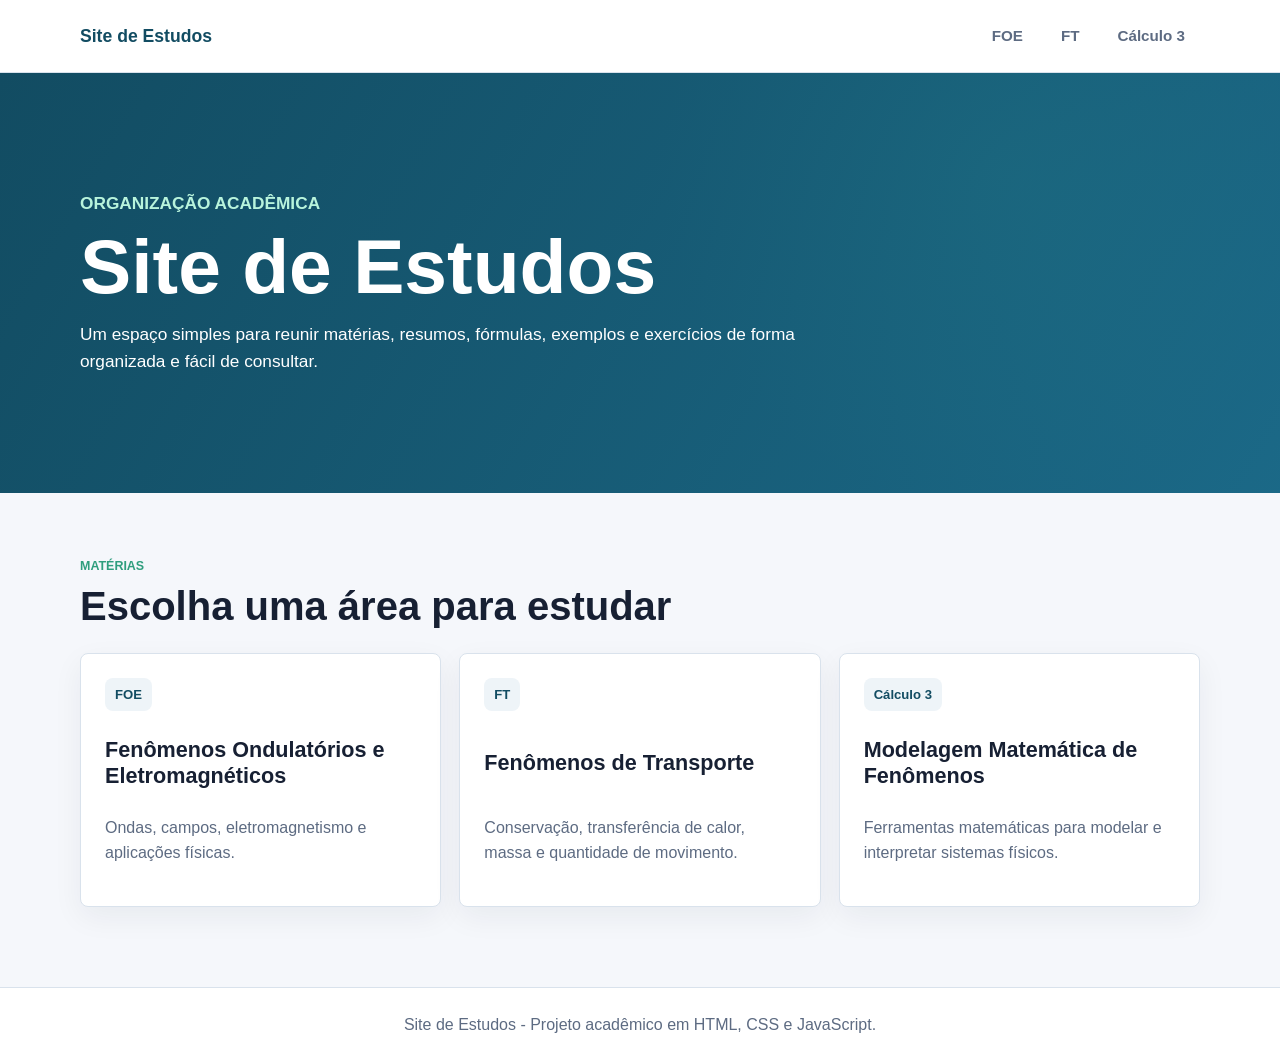
==== index.html @ 3b3da236 "Cria estrutura inicial do Site de Estudos" ====
<!DOCTYPE html>
<html lang="pt-BR">
<head>
  <meta charset="UTF-8">
  <meta name="viewport" content="width=device-width, initial-scale=1.0">
  <title>Site de Estudos</title>
  <link rel="stylesheet" href="assets/css/style.css">
</head>
<body>
  <header class="site-header">
    <nav class="navbar" aria-label="Navegação principal">
      <a class="brand" href="index.html">Site de Estudos</a>
      <div class="nav-links">
        <a href="materias/foe.html">FOE</a>
        <a href="materias/ft.html">FT</a>
        <a href="materias/calculo3.html">Cálculo 3</a>
      </div>
    </nav>
  </header>

  <main>
    <section class="hero">
      <div class="hero-content">
        <p class="eyebrow">Organização acadêmica</p>
        <h1>Site de Estudos</h1>
        <p>
          Um espaço simples para reunir matérias, resumos, fórmulas, exemplos e exercícios
          de forma organizada e fácil de consultar.
        </p>
      </div>
    </section>

    <section class="section subjects-section" aria-labelledby="materias-title">
      <div class="section-heading">
        <p class="eyebrow">Matérias</p>
        <h2 id="materias-title">Escolha uma área para estudar</h2>
      </div>

      <div class="cards-grid">
        <a class="subject-card" href="materias/foe.html">
          <span class="card-code">FOE</span>
          <h3>Fenômenos Ondulatórios e Eletromagnéticos</h3>
          <p>Ondas, campos, eletromagnetismo e aplicações físicas.</p>
        </a>

        <a class="subject-card" href="materias/ft.html">
          <span class="card-code">FT</span>
          <h3>Fenômenos de Transporte</h3>
          <p>Conservação, transferência de calor, massa e quantidade de movimento.</p>
        </a>

        <a class="subject-card" href="materias/calculo3.html">
          <span class="card-code">Cálculo 3</span>
          <h3>Modelagem Matemática de Fenômenos</h3>
          <p>Ferramentas matemáticas para modelar e interpretar sistemas físicos.</p>
        </a>
      </div>
    </section>
  </main>

  <button class="back-to-top" type="button" aria-label="Voltar ao topo">↑</button>

  <footer class="site-footer">
    <p>Site de Estudos - Projeto acadêmico em HTML, CSS e JavaScript.</p>
  </footer>

  <script src="assets/js/main.js"></script>
</body>
</html>
---- assets/css/style.css ----
:root {
  --bg: #f5f7fb;
  --surface: #ffffff;
  --surface-soft: #eef4f8;
  --text: #172033;
  --muted: #5d6b82;
  --primary: #1d6f8f;
  --primary-dark: #124c62;
  --accent: #2f9e7e;
  --border: #d9e2ec;
  --shadow: 0 18px 45px rgba(23, 32, 51, 0.12);
}

* {
  box-sizing: border-box;
}

html {
  scroll-behavior: smooth;
}

body {
  margin: 0;
  min-height: 100vh;
  background: var(--bg);
  color: var(--text);
  font-family: Arial, Helvetica, sans-serif;
  line-height: 1.6;
}

a {
  color: inherit;
  text-decoration: none;
}

.site-header {
  position: sticky;
  top: 0;
  z-index: 10;
  background: rgba(255, 255, 255, 0.92);
  border-bottom: 1px solid var(--border);
  backdrop-filter: blur(14px);
}

.navbar {
  width: min(1120px, calc(100% - 32px));
  margin: 0 auto;
  min-height: 72px;
  display: flex;
  align-items: center;
  justify-content: space-between;
  gap: 24px;
}

.brand {
  font-size: 1.1rem;
  font-weight: 800;
  color: var(--primary-dark);
}

.nav-links {
  display: flex;
  align-items: center;
  gap: 8px;
  flex-wrap: wrap;
}

.nav-links a,
.nav-button {
  display: inline-flex;
  align-items: center;
  justify-content: center;
  min-height: 40px;
  padding: 8px 14px;
  border: 1px solid transparent;
  border-radius: 8px;
  color: var(--muted);
  font-size: 0.95rem;
  font-weight: 700;
  transition: color 180ms ease, background 180ms ease, border-color 180ms ease, transform 180ms ease;
}

.nav-links a:hover,
.nav-links a[aria-current="page"],
.nav-button:hover {
  background: var(--surface-soft);
  border-color: var(--border);
  color: var(--primary-dark);
  transform: translateY(-1px);
}

.hero {
  min-height: 420px;
  display: grid;
  align-items: center;
  background:
    linear-gradient(120deg, rgba(18, 76, 98, 0.92), rgba(29, 111, 143, 0.82)),
    radial-gradient(circle at 78% 24%, rgba(47, 158, 126, 0.48), transparent 32%),
    #124c62;
  color: #ffffff;
}

.hero-content,
.section,
.page-title,
.content-layout {
  width: min(1120px, calc(100% - 32px));
  margin: 0 auto;
}

.hero-content {
  padding: 72px 0;
}

.hero h1,
.page-title h1 {
  max-width: 820px;
  margin: 10px 0 16px;
  font-size: clamp(2.4rem, 6vw, 5rem);
  line-height: 1;
}

.hero p,
.page-title p {
  max-width: 720px;
  margin: 0;
  font-size: 1.08rem;
}

.eyebrow {
  margin: 0;
  color: var(--accent);
  font-size: 0.78rem;
  font-weight: 800;
  letter-spacing: 0;
  text-transform: uppercase;
}

.hero .eyebrow {
  color: #b8f4dc;
}

.subjects-section {
  padding: 64px 0 80px;
}

.section-heading {
  margin-bottom: 24px;
}

.section-heading h2 {
  margin: 6px 0 0;
  font-size: clamp(1.7rem, 4vw, 2.5rem);
  line-height: 1.15;
}

.cards-grid {
  display: grid;
  grid-template-columns: repeat(3, minmax(0, 1fr));
  gap: 18px;
}

.subject-card,
.study-section {
  background: var(--surface);
  border: 1px solid var(--border);
  border-radius: 8px;
  box-shadow: 0 10px 30px rgba(23, 32, 51, 0.06);
}

.subject-card {
  min-height: 230px;
  display: flex;
  flex-direction: column;
  justify-content: space-between;
  padding: 24px;
  transition: border-color 180ms ease, box-shadow 180ms ease, transform 180ms ease;
}

.subject-card:hover,
.subject-card.is-active {
  border-color: rgba(29, 111, 143, 0.45);
  box-shadow: var(--shadow);
  transform: translateY(-5px);
}

.card-code {
  width: fit-content;
  padding: 6px 10px;
  border-radius: 8px;
  background: var(--surface-soft);
  color: var(--primary-dark);
  font-size: 0.82rem;
  font-weight: 800;
}

.subject-card h3 {
  margin: 26px 0 10px;
  font-size: 1.35rem;
  line-height: 1.2;
}

.subject-card p,
.study-section p,
.study-section li {
  color: var(--muted);
}

.page-title {
  padding: 54px 0 34px;
}

.page-title .nav-button {
  margin-bottom: 28px;
  background: var(--surface);
  border-color: var(--border);
}

.content-layout {
  display: grid;
  grid-template-columns: repeat(2, minmax(0, 1fr));
  gap: 18px;
  padding-bottom: 72px;
}

.study-section {
  padding: 24px;
}

.study-section h2 {
  margin: 0 0 12px;
  color: var(--primary-dark);
  font-size: 1.25rem;
}

.study-section p {
  margin: 0;
}

.study-section ul {
  margin: 0;
  padding-left: 20px;
}

.back-to-top {
  position: fixed;
  right: 20px;
  bottom: 20px;
  width: 44px;
  height: 44px;
  border: 0;
  border-radius: 8px;
  background: var(--primary);
  color: #ffffff;
  cursor: pointer;
  font-size: 1.2rem;
  font-weight: 800;
  opacity: 0;
  pointer-events: none;
  transform: translateY(10px);
  transition: opacity 180ms ease, transform 180ms ease, background 180ms ease;
}

.back-to-top.is-visible {
  opacity: 1;
  pointer-events: auto;
  transform: translateY(0);
}

.back-to-top:hover {
  background: var(--primary-dark);
}

.site-footer {
  border-top: 1px solid var(--border);
  background: #ffffff;
  color: var(--muted);
  text-align: center;
  padding: 24px 16px;
}

.site-footer p {
  margin: 0;
}

@media (max-width: 820px) {
  .navbar {
    align-items: flex-start;
    flex-direction: column;
    justify-content: center;
    padding: 16px 0;
  }

  .cards-grid,
  .content-layout {
    grid-template-columns: 1fr;
  }

  .hero {
    min-height: 360px;
  }
}

@media (max-width: 520px) {
  .nav-links {
    width: 100%;
  }

  .nav-links a {
    flex: 1 1 auto;
  }

  .subject-card {
    min-height: 210px;
  }
}
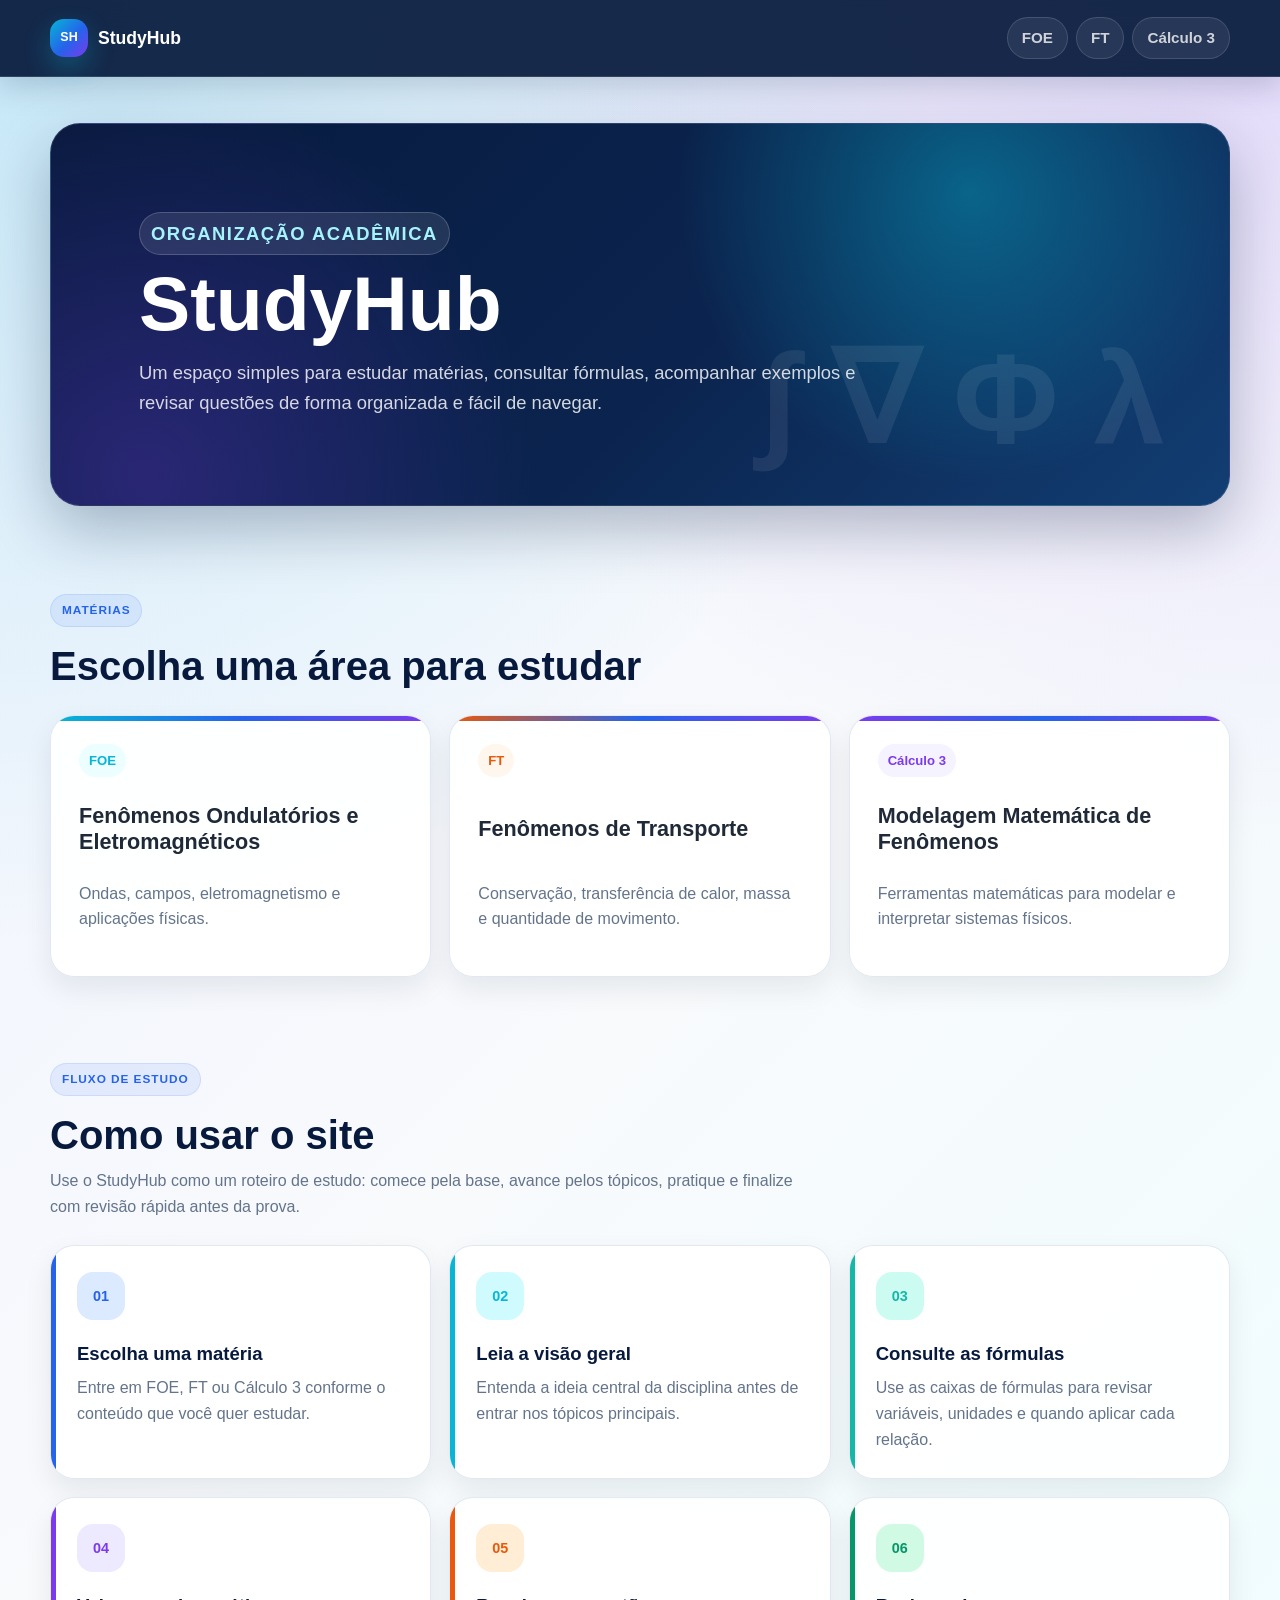
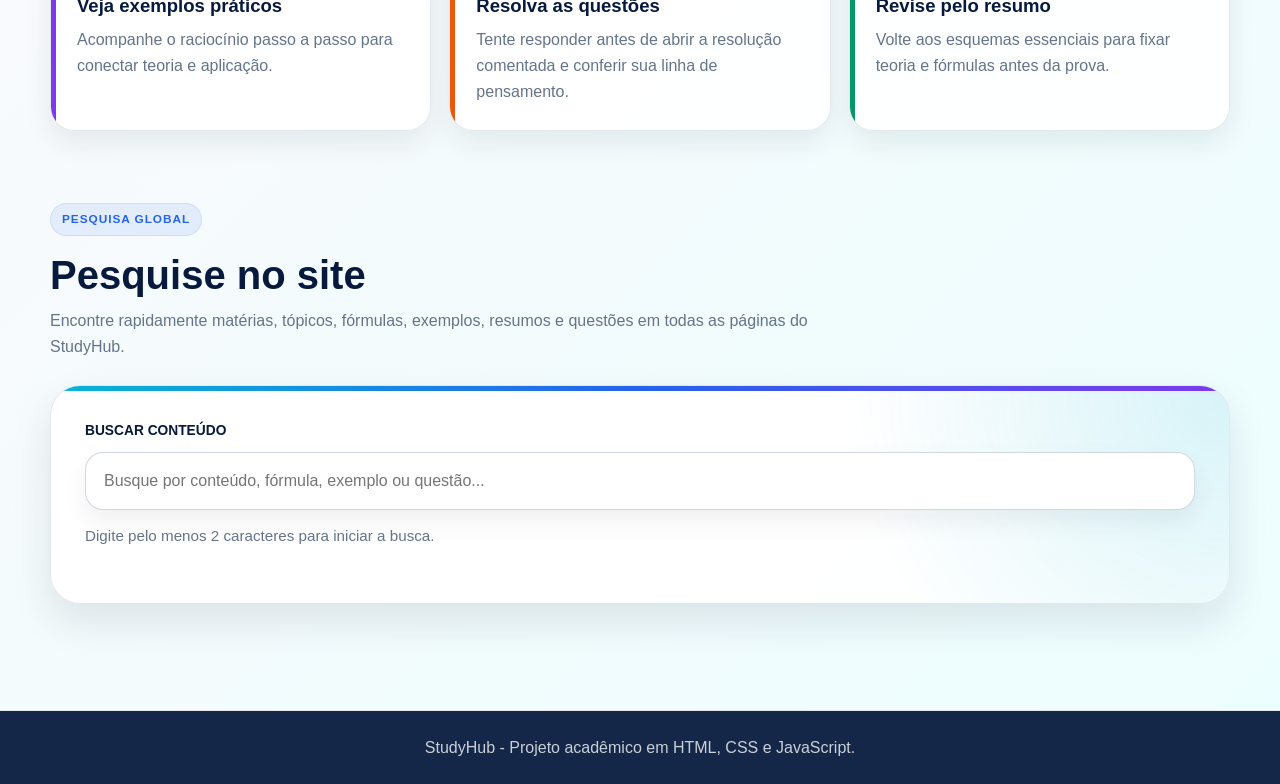
==== commit 6d436c89: "Criação do Resumo Facil" ====
--- a/index.html
+++ b/index.html
@@ -3,13 +3,13 @@
 <head>
   <meta charset="UTF-8">
   <meta name="viewport" content="width=device-width, initial-scale=1.0">
-  <title>Site de Estudos</title>
+  <title>StudyHub</title>
   <link rel="stylesheet" href="assets/css/style.css">
 </head>
 <body>
   <header class="site-header">
     <nav class="navbar" aria-label="Navegação principal">
-      <a class="brand" href="index.html">Site de Estudos</a>
+      <a class="brand" href="index.html">StudyHub</a>
       <div class="nav-links">
         <a href="materias/foe.html">FOE</a>
         <a href="materias/ft.html">FT</a>
@@ -22,10 +22,10 @@
     <section class="hero">
       <div class="hero-content">
         <p class="eyebrow">Organização acadêmica</p>
-        <h1>Site de Estudos</h1>
+        <h1>StudyHub</h1>
         <p>
-          Um espaço simples para reunir matérias, resumos, fórmulas, exemplos e exercícios
-          de forma organizada e fácil de consultar.
+          Um espaço simples para estudar matérias, consultar fórmulas, acompanhar exemplos
+          e revisar questões de forma organizada e fácil de navegar.
         </p>
       </div>
     </section>
@@ -56,12 +56,86 @@
         </a>
       </div>
     </section>
+
+    <section class="section how-section" id="como-usar" aria-labelledby="como-usar-title">
+      <div class="section-heading">
+        <p class="eyebrow">Fluxo de estudo</p>
+        <h2 id="como-usar-title">Como usar o site</h2>
+        <p>
+          Use o StudyHub como um roteiro de estudo: comece pela base, avance pelos tópicos,
+          pratique e finalize com revisão rápida antes da prova.
+        </p>
+      </div>
+
+      <div class="steps-grid">
+        <article class="step-card">
+          <span class="step-number">01</span>
+          <h3>Escolha uma matéria</h3>
+          <p>Entre em FOE, FT ou Cálculo 3 conforme o conteúdo que você quer estudar.</p>
+        </article>
+
+        <article class="step-card">
+          <span class="step-number">02</span>
+          <h3>Leia a visão geral</h3>
+          <p>Entenda a ideia central da disciplina antes de entrar nos tópicos principais.</p>
+        </article>
+
+        <article class="step-card">
+          <span class="step-number">03</span>
+          <h3>Consulte as fórmulas</h3>
+          <p>Use as caixas de fórmulas para revisar variáveis, unidades e quando aplicar cada relação.</p>
+        </article>
+
+        <article class="step-card">
+          <span class="step-number">04</span>
+          <h3>Veja exemplos práticos</h3>
+          <p>Acompanhe o raciocínio passo a passo para conectar teoria e aplicação.</p>
+        </article>
+
+        <article class="step-card">
+          <span class="step-number">05</span>
+          <h3>Resolva as questões</h3>
+          <p>Tente responder antes de abrir a resolução comentada e conferir sua linha de pensamento.</p>
+        </article>
+
+        <article class="step-card">
+          <span class="step-number">06</span>
+          <h3>Revise pelo resumo</h3>
+          <p>Volte aos esquemas essenciais para fixar teoria e fórmulas antes da prova.</p>
+        </article>
+      </div>
+    </section>
+
+    <section class="section search-section" id="pesquisa" aria-labelledby="search-title">
+      <div class="section-heading">
+        <p class="eyebrow">Pesquisa global</p>
+        <h2 id="search-title">Pesquise no site</h2>
+        <p>
+          Encontre rapidamente matérias, tópicos, fórmulas, exemplos, resumos e questões
+          em todas as páginas do StudyHub.
+        </p>
+      </div>
+
+      <div class="search-panel" data-site-search>
+        <label class="search-label" for="global-search">Buscar conteúdo</label>
+        <input
+          class="search-input"
+          id="global-search"
+          type="search"
+          placeholder="Busque por conteúdo, fórmula, exemplo ou questão..."
+          autocomplete="off"
+          data-search-input
+        >
+        <p class="search-status" data-search-status>Digite pelo menos 2 caracteres para iniciar a busca.</p>
+        <div class="search-results" data-search-results aria-live="polite"></div>
+      </div>
+    </section>
   </main>
 
   <button class="back-to-top" type="button" aria-label="Voltar ao topo">↑</button>
 
   <footer class="site-footer">
-    <p>Site de Estudos - Projeto acadêmico em HTML, CSS e JavaScript.</p>
+    <p>StudyHub - Projeto acadêmico em HTML, CSS e JavaScript.</p>
   </footer>
 
   <script src="assets/js/main.js"></script>
--- a/assets/css/style.css
+++ b/assets/css/style.css
@@ -283,6 +283,776 @@
   margin: 0;
 }
 
+.study-page {
+  padding-bottom: 24px;
+}
+
+.study-block {
+  width: min(1120px, calc(100% - 32px));
+  margin: 0 auto;
+  padding: 36px 0;
+  scroll-margin-top: 112px;
+}
+
+.jump-nav {
+  position: sticky;
+  top: 73px;
+  z-index: 8;
+  width: min(1120px, calc(100% - 32px));
+  margin: 0 auto 20px;
+  padding: 10px;
+  display: flex;
+  gap: 8px;
+  overflow-x: auto;
+  background: rgba(245, 247, 251, 0.9);
+  border: 1px solid var(--border);
+  border-radius: 8px;
+  backdrop-filter: blur(12px);
+}
+
+.jump-nav a {
+  flex: 0 0 auto;
+  padding: 8px 12px;
+  border-radius: 8px;
+  color: var(--primary-dark);
+  font-size: 0.9rem;
+  font-weight: 800;
+  transition: background 180ms ease, color 180ms ease;
+}
+
+.jump-nav a:hover {
+  background: var(--surface);
+  color: var(--primary);
+}
+
+.lead-panel {
+  padding: 28px;
+  background: var(--surface);
+  border: 1px solid var(--border);
+  border-left: 5px solid var(--accent);
+  border-radius: 8px;
+  box-shadow: 0 10px 30px rgba(23, 32, 51, 0.06);
+}
+
+.lead-panel p {
+  margin: 0;
+  color: var(--muted);
+  font-size: 1.04rem;
+}
+
+.lead-panel p + p {
+  margin-top: 14px;
+}
+
+.concept-grid,
+.visual-grid,
+.example-grid {
+  display: grid;
+  grid-template-columns: repeat(3, minmax(0, 1fr));
+  gap: 18px;
+  margin-top: 18px;
+}
+
+.topic-list,
+.formula-grid,
+.answer-key {
+  display: grid;
+  grid-template-columns: repeat(2, minmax(0, 1fr));
+  gap: 18px;
+}
+
+.summary-grid {
+  display: grid;
+  grid-template-columns: repeat(4, minmax(0, 1fr));
+  gap: 14px;
+}
+
+.info-card,
+.topic-card,
+.visual-panel,
+.formula-card,
+.example-card,
+.answer-card,
+.summary-grid p {
+  background: var(--surface);
+  border: 1px solid var(--border);
+  border-radius: 8px;
+  box-shadow: 0 10px 30px rgba(23, 32, 51, 0.06);
+}
+
+.info-card,
+.topic-card,
+.visual-panel,
+.formula-card,
+.example-card,
+.answer-card {
+  padding: 22px;
+}
+
+.info-card h3,
+.topic-card h3,
+.visual-panel h3,
+.formula-card h3,
+.example-card h3,
+.answer-key h3,
+.answer-card h4 {
+  margin: 0 0 10px;
+  color: var(--primary-dark);
+  line-height: 1.25;
+}
+
+.info-card p,
+.topic-card p,
+.visual-panel p,
+.formula-card p,
+.example-card p,
+.answer-card p,
+.question-list li,
+.example-card li,
+.summary-grid p {
+  color: var(--muted);
+}
+
+.topic-card p,
+.visual-panel p,
+.formula-card p,
+.example-card p,
+.answer-card p,
+.summary-grid p {
+  margin: 0;
+}
+
+.math,
+.formula {
+  color: var(--text);
+  font-family: "Courier New", Courier, monospace;
+  font-weight: 700;
+}
+
+.formula {
+  margin: 12px 0;
+  padding: 14px;
+  overflow-x: auto;
+  background: #fff8e8;
+  border: 1px solid #f0d38a;
+  border-radius: 8px;
+  font-size: 1rem;
+  white-space: nowrap;
+}
+
+.flow-diagram {
+  display: grid;
+  grid-template-columns: 1fr auto 1fr auto 1fr;
+  align-items: center;
+  gap: 10px;
+  margin: 16px 0;
+}
+
+.flow-diagram span:not(.flow-arrow) {
+  min-height: 70px;
+  display: grid;
+  place-items: center;
+  padding: 12px;
+  background: var(--surface-soft);
+  border: 1px solid var(--border);
+  border-radius: 8px;
+  color: var(--primary-dark);
+  font-weight: 800;
+  text-align: center;
+}
+
+.flow-arrow {
+  color: var(--accent);
+  font-size: 1.5rem;
+  font-weight: 800;
+}
+
+.phase-board {
+  display: grid;
+  gap: 10px;
+  margin-top: 16px;
+}
+
+.phase-board div {
+  display: grid;
+  grid-template-columns: 48px 1fr;
+  align-items: center;
+  gap: 12px;
+  padding: 12px;
+  background: var(--surface-soft);
+  border: 1px solid var(--border);
+  border-radius: 8px;
+}
+
+.phase-board strong {
+  display: grid;
+  place-items: center;
+  width: 44px;
+  height: 44px;
+  background: var(--primary-dark);
+  border-radius: 8px;
+  color: #ffffff;
+}
+
+.phase-board span {
+  color: var(--muted);
+  font-weight: 700;
+}
+
+.resonance-sketch {
+  position: relative;
+  min-height: 180px;
+  margin: 18px 0;
+  background:
+    linear-gradient(to right, transparent 49%, rgba(47, 158, 126, 0.22) 49%, rgba(47, 158, 126, 0.22) 51%, transparent 51%),
+    linear-gradient(to top, #dbe5ee 1px, transparent 1px),
+    linear-gradient(to right, #dbe5ee 1px, transparent 1px);
+  background-size: 100% 100%, 100% 40px, 40px 100%;
+  border: 1px solid var(--border);
+  border-radius: 8px;
+  overflow: hidden;
+}
+
+.resonance-sketch::before,
+.resonance-sketch::after {
+  content: "";
+  position: absolute;
+  background: var(--primary-dark);
+}
+
+.resonance-sketch::before {
+  left: 28px;
+  bottom: 28px;
+  width: calc(100% - 52px);
+  height: 2px;
+}
+
+.resonance-sketch::after {
+  left: 28px;
+  bottom: 28px;
+  width: 2px;
+  height: calc(100% - 52px);
+}
+
+.curve {
+  position: absolute;
+  left: 20%;
+  right: 20%;
+  bottom: 30px;
+  height: 120px;
+  border-top: 5px solid var(--accent);
+  border-radius: 50% 50% 0 0;
+}
+
+.axis,
+.peak-label {
+  position: absolute;
+  color: var(--primary-dark);
+  font-weight: 800;
+}
+
+.y-axis {
+  left: 12px;
+  top: 12px;
+}
+
+.x-axis {
+  right: 14px;
+  bottom: 8px;
+}
+
+.peak-label {
+  left: calc(50% - 10px);
+  bottom: 34px;
+  padding: 2px 6px;
+  background: #ffffff;
+  border: 1px solid var(--border);
+  border-radius: 8px;
+}
+
+.example-card ol,
+.question-list {
+  margin: 14px 0 0;
+  padding-left: 22px;
+}
+
+.example-card li + li,
+.question-list li + li {
+  margin-top: 10px;
+}
+
+.result {
+  margin-top: 14px !important;
+  padding: 12px;
+  background: #eaf7f2;
+  border: 1px solid #b8dfd0;
+  border-radius: 8px;
+  color: var(--primary-dark) !important;
+  font-weight: 800;
+}
+
+.summary-grid p {
+  padding: 18px;
+}
+
+.question-list {
+  padding: 24px 24px 24px 46px;
+  background: var(--surface);
+  border: 1px solid var(--border);
+  border-radius: 8px;
+  box-shadow: 0 10px 30px rgba(23, 32, 51, 0.06);
+}
+
+.answer-key {
+  margin-top: 18px;
+}
+
+.answer-key h3 {
+  grid-column: 1 / -1;
+  margin-top: 0;
+}
+
+.learning-path {
+  display: grid;
+  grid-template-columns: repeat(5, minmax(0, 1fr));
+  gap: 12px;
+}
+
+.learning-path a {
+  min-height: 70px;
+  display: flex;
+  align-items: center;
+  padding: 14px;
+  background: var(--surface);
+  border: 1px solid var(--border);
+  border-radius: 8px;
+  color: var(--primary-dark);
+  font-weight: 800;
+  box-shadow: 0 10px 30px rgba(23, 32, 51, 0.06);
+  transition: border-color 180ms ease, box-shadow 180ms ease, transform 180ms ease;
+}
+
+.learning-path a:hover {
+  border-color: rgba(29, 111, 143, 0.45);
+  box-shadow: var(--shadow);
+  transform: translateY(-3px);
+}
+
+.lesson-topic {
+  margin-top: 22px;
+  padding: 28px;
+  background: var(--surface);
+  border: 1px solid var(--border);
+  border-radius: 8px;
+  box-shadow: 0 12px 34px rgba(23, 32, 51, 0.07);
+  scroll-margin-top: 126px;
+}
+
+.topic-header {
+  display: flex;
+  align-items: center;
+  gap: 16px;
+  padding-bottom: 18px;
+  border-bottom: 1px solid var(--border);
+}
+
+.topic-number {
+  width: 54px;
+  height: 54px;
+  display: grid;
+  place-items: center;
+  flex: 0 0 auto;
+  background: var(--primary-dark);
+  border-radius: 8px;
+  color: #ffffff;
+  font-weight: 800;
+}
+
+.topic-header h3 {
+  margin: 4px 0 0;
+  color: var(--text);
+  font-size: clamp(1.35rem, 3vw, 2rem);
+  line-height: 1.15;
+}
+
+.topic-content {
+  display: grid;
+  grid-template-columns: minmax(0, 1.35fr) minmax(280px, 0.65fr);
+  gap: 22px;
+  margin-top: 22px;
+}
+
+.topic-explanation p,
+.formula-panel li,
+.topic-example p,
+.topic-example li,
+.compare-block p,
+.exam-card li,
+.quiz-feedback p {
+  color: var(--muted);
+}
+
+.topic-explanation p {
+  margin: 0;
+  font-size: 1rem;
+}
+
+.topic-explanation p + p {
+  margin-top: 14px;
+}
+
+.formula-panel {
+  padding: 18px;
+  background: #fbfcff;
+  border: 1px solid var(--border);
+  border-radius: 8px;
+}
+
+.formula-panel h4,
+.topic-example h4,
+.compare-block h4,
+.exam-card h3,
+.formula-cheatsheet h3,
+.quiz-card h3 {
+  margin: 0 0 12px;
+  color: var(--primary-dark);
+  line-height: 1.25;
+}
+
+.formula-panel ul {
+  margin: 12px 0 0;
+  padding-left: 18px;
+}
+
+.formula-panel ul::before {
+  content: "Legenda das variáveis";
+  display: block;
+  margin: 0 0 8px -18px;
+  color: var(--primary-dark);
+  font-size: 0.82rem;
+  font-weight: 800;
+  text-transform: uppercase;
+}
+
+.formula-panel li + li {
+  margin-top: 6px;
+}
+
+.topic-example {
+  margin-top: 22px;
+  padding: 20px;
+  background: #eef8f5;
+  border: 1px solid #bee4d6;
+  border-radius: 8px;
+}
+
+.topic-example ol {
+  margin: 12px 0 0;
+  padding-left: 22px;
+}
+
+.topic-example li + li {
+  margin-top: 8px;
+}
+
+.concept-strip {
+  display: grid;
+  grid-template-columns: 1fr auto 1fr auto 1fr;
+  align-items: center;
+  gap: 10px;
+  margin-top: 22px;
+  padding: 14px;
+  background: #f8fafc;
+  border: 1px solid var(--border);
+  border-radius: 8px;
+}
+
+.concept-strip span:not(.flow-arrow) {
+  min-height: 58px;
+  display: grid;
+  place-items: center;
+  padding: 10px;
+  background: var(--surface);
+  border: 1px solid var(--border);
+  border-radius: 8px;
+  color: var(--primary-dark);
+  font-weight: 800;
+  text-align: center;
+}
+
+.compare-block {
+  display: grid;
+  grid-template-columns: repeat(3, minmax(0, 1fr));
+  gap: 14px;
+  margin-top: 22px;
+}
+
+.compare-block div {
+  padding: 18px;
+  background: #f8fafc;
+  border: 1px solid var(--border);
+  border-radius: 8px;
+}
+
+.phase-board.expanded {
+  grid-template-columns: repeat(3, minmax(0, 1fr));
+}
+
+.inline-visual {
+  margin-top: 22px;
+}
+
+.inline-visual h4 {
+  margin: 0 0 12px;
+  color: var(--primary-dark);
+}
+
+.exam-grid {
+  display: grid;
+  grid-template-columns: minmax(0, 1fr) minmax(0, 1fr);
+  gap: 18px;
+}
+
+.exam-card,
+.formula-cheatsheet article,
+.quiz-card {
+  background: var(--surface);
+  border: 1px solid var(--border);
+  border-radius: 8px;
+  box-shadow: 0 10px 30px rgba(23, 32, 51, 0.06);
+}
+
+.exam-card {
+  padding: 24px;
+}
+
+.exam-card ul {
+  margin: 0;
+  padding-left: 20px;
+}
+
+.exam-card li + li {
+  margin-top: 10px;
+}
+
+.decision-flow {
+  display: grid;
+  grid-template-columns: 1fr;
+  gap: 8px;
+}
+
+.decision-flow span {
+  padding: 10px 12px;
+  background: var(--surface-soft);
+  border: 1px solid var(--border);
+  border-radius: 8px;
+  color: var(--primary-dark);
+  font-weight: 800;
+}
+
+.decision-flow span:nth-child(even) {
+  margin-left: 24px;
+  background: #eaf7f2;
+  border-color: #b8dfd0;
+}
+
+.formula-cheatsheet {
+  display: grid;
+  grid-template-columns: repeat(4, minmax(0, 1fr));
+  gap: 14px;
+  margin-top: 18px;
+}
+
+.formula-cheatsheet article {
+  padding: 18px;
+}
+
+.formula-cheatsheet p {
+  margin: 8px 0 0;
+  padding: 10px;
+  overflow-x: auto;
+  background: #fff8e8;
+  border: 1px solid #f0d38a;
+  border-radius: 8px;
+}
+
+.quiz-panel {
+  display: grid;
+  gap: 16px;
+}
+
+.quiz-toolbar {
+  display: flex;
+  align-items: center;
+  justify-content: space-between;
+  gap: 16px;
+  padding: 16px;
+  background: var(--surface);
+  border: 1px solid var(--border);
+  border-radius: 8px;
+  box-shadow: 0 10px 30px rgba(23, 32, 51, 0.06);
+}
+
+.quiz-toolbar p {
+  margin: 0;
+  color: var(--primary-dark);
+  font-weight: 800;
+}
+
+.quiz-card {
+  padding: 22px;
+}
+
+.quiz-card.is-correct {
+  border-color: #7dc9a9;
+}
+
+.quiz-card.is-wrong {
+  border-color: #e4a2a2;
+}
+
+.quiz-options {
+  display: grid;
+  grid-template-columns: repeat(2, minmax(0, 1fr));
+  gap: 10px;
+  margin-top: 16px;
+}
+
+.quiz-options button {
+  min-height: 52px;
+  padding: 12px 14px;
+  background: #f8fafc;
+  border: 1px solid var(--border);
+  border-radius: 8px;
+  color: var(--text);
+  cursor: pointer;
+  font: inherit;
+  font-weight: 700;
+  text-align: left;
+  transition: background 180ms ease, border-color 180ms ease, transform 180ms ease;
+}
+
+.quiz-options button:hover:not(:disabled) {
+  background: var(--surface-soft);
+  border-color: rgba(29, 111, 143, 0.45);
+  transform: translateY(-1px);
+}
+
+.quiz-options button:disabled {
+  cursor: default;
+}
+
+.quiz-options .is-correct-option,
+.quiz-options .is-selected-correct {
+  background: #eaf7f2;
+  border-color: #62b892;
+  color: #0f5138;
+}
+
+.quiz-options .is-selected-wrong {
+  background: #fff1f1;
+  border-color: #d97c7c;
+  color: #7a2020;
+}
+
+.quiz-feedback {
+  margin-top: 16px;
+  padding: 16px;
+  background: #fbfcff;
+  border: 1px solid var(--border);
+  border-radius: 8px;
+}
+
+.quiz-feedback p {
+  margin: 0;
+}
+
+.quiz-feedback p + p {
+  margin-top: 8px;
+}
+
+.feedback-title {
+  color: var(--primary-dark) !important;
+  font-weight: 800;
+}
+
+.open-question-list {
+  display: grid;
+  grid-template-columns: repeat(2, minmax(0, 1fr));
+  gap: 16px;
+}
+
+.open-question-card {
+  padding: 22px;
+  background: var(--surface);
+  border: 1px solid var(--border);
+  border-radius: 8px;
+  box-shadow: 0 10px 30px rgba(23, 32, 51, 0.06);
+  transition: border-color 180ms ease, box-shadow 180ms ease, transform 180ms ease;
+}
+
+.open-question-card.is-open {
+  border-color: rgba(47, 158, 126, 0.55);
+  box-shadow: var(--shadow);
+}
+
+.question-meta {
+  width: fit-content;
+  margin-bottom: 12px;
+  padding: 5px 9px;
+  background: var(--surface-soft);
+  border-radius: 8px;
+  color: var(--primary-dark);
+  font-size: 0.78rem;
+  font-weight: 800;
+  text-transform: uppercase;
+}
+
+.open-question-card h3 {
+  margin: 0 0 12px;
+  color: var(--text);
+  line-height: 1.3;
+}
+
+.question-hint {
+  margin: 0 0 16px;
+  color: var(--muted);
+}
+
+.solution-toggle {
+  margin-top: 2px;
+  background: var(--primary);
+  border-color: var(--primary);
+  color: #ffffff;
+}
+
+.solution-toggle:hover {
+  background: var(--primary-dark);
+  color: #ffffff;
+}
+
+.solution-panel {
+  margin-top: 16px;
+  padding: 16px;
+  background: #eaf7f2;
+  border: 1px solid #b8dfd0;
+  border-radius: 8px;
+}
+
+.solution-panel h4 {
+  margin: 0 0 8px;
+  color: var(--primary-dark);
+}
+
+.solution-panel p {
+  margin: 0;
+  color: var(--muted);
+}
+
+.solution-panel p + p {
+  margin-top: 8px;
+}
+
 @media (max-width: 820px) {
   .navbar {
     align-items: flex-start;
@@ -292,8 +1062,42 @@
   }
 
   .cards-grid,
-  .content-layout {
+  .content-layout,
+  .concept-grid,
+  .visual-grid,
+  .example-grid,
+  .topic-list,
+  .formula-grid,
+  .answer-key,
+  .summary-grid,
+  .learning-path,
+  .topic-content,
+  .compare-block,
+  .phase-board.expanded,
+  .exam-grid,
+  .formula-cheatsheet,
+  .quiz-options,
+  .open-question-list {
     grid-template-columns: 1fr;
+  }
+
+  .jump-nav {
+    position: static;
+  }
+
+  .flow-diagram,
+  .concept-strip {
+    grid-template-columns: 1fr;
+  }
+
+  .flow-arrow {
+    transform: rotate(90deg);
+    justify-self: center;
+  }
+
+  .quiz-toolbar {
+    align-items: flex-start;
+    flex-direction: column;
   }
 
   .hero {
@@ -314,3 +1118,1147 @@
     min-height: 210px;
   }
 }
+
+/* Atualizacao visual inspirada no modelo enviado pelo usuario. */
+:root {
+  --bg: #f5f7fb;
+  --surface: #ffffff;
+  --surface-soft: #eef6ff;
+  --text: #1f2937;
+  --muted: #64748b;
+  --primary: #2563eb;
+  --primary-dark: #071a3d;
+  --accent: #06b6d4;
+  --border: #e5e7eb;
+  --shadow: 0 18px 40px rgba(15, 23, 42, 0.1);
+  --shadow-soft: 0 12px 28px rgba(15, 23, 42, 0.08);
+  --navy: #071a3d;
+  --navy-2: #0b244f;
+  --blue: #2563eb;
+  --cyan: #06b6d4;
+  --teal: #14b8a6;
+  --green: #059669;
+  --purple: #7c3aed;
+  --orange: #ea580c;
+  --red: #dc2626;
+  --pink: #db2777;
+  --yellow: #facc15;
+  --radius-lg: 30px;
+  --radius-md: 22px;
+  --soft: #dbeafe;
+}
+
+[hidden] {
+  display: none !important;
+}
+
+body {
+  background:
+    radial-gradient(circle at top left, rgba(6, 182, 212, 0.18), transparent 35%),
+    radial-gradient(circle at top right, rgba(124, 58, 237, 0.16), transparent 32%),
+    linear-gradient(135deg, #eef2ff 0%, #f8fafc 45%, #ecfeff 100%);
+  color: var(--text);
+  font-family: "Segoe UI", Arial, Helvetica, sans-serif;
+}
+
+.site-header {
+  background: rgba(7, 26, 61, 0.93);
+  border-bottom: 1px solid rgba(255, 255, 255, 0.12);
+  box-shadow: 0 10px 30px rgba(7, 26, 61, 0.18);
+}
+
+.navbar {
+  width: min(1180px, calc(100% - 32px));
+  min-height: 76px;
+}
+
+.brand {
+  display: inline-flex;
+  align-items: center;
+  gap: 10px;
+  color: #ffffff;
+  letter-spacing: 0;
+}
+
+.brand::before {
+  content: "SH";
+  display: inline-grid;
+  width: 38px;
+  height: 38px;
+  place-items: center;
+  border-radius: 14px;
+  background: linear-gradient(135deg, var(--cyan), var(--blue) 55%, var(--purple));
+  color: #ffffff;
+  font-size: 0.78rem;
+  font-weight: 900;
+  box-shadow: 0 12px 26px rgba(6, 182, 212, 0.28);
+}
+
+.nav-links a {
+  border-radius: 999px;
+  border-color: rgba(255, 255, 255, 0.14);
+  background: rgba(255, 255, 255, 0.07);
+  color: rgba(255, 255, 255, 0.78);
+}
+
+.nav-links a:hover,
+.nav-links a[aria-current="page"] {
+  border-color: rgba(255, 255, 255, 0.28);
+  background: rgba(255, 255, 255, 0.16);
+  color: #ffffff;
+}
+
+.nav-button {
+  border-radius: 999px;
+  border-color: rgba(37, 99, 235, 0.18);
+  background: #ffffff;
+  color: var(--navy);
+  box-shadow: 0 10px 22px rgba(15, 23, 42, 0.08);
+}
+
+.nav-button:hover {
+  border-color: rgba(37, 99, 235, 0.35);
+  background: #f8fbff;
+  color: var(--blue);
+}
+
+.hero {
+  min-height: auto;
+  padding: 46px 0 34px;
+  background: transparent;
+  color: #ffffff;
+}
+
+.hero-content {
+  position: relative;
+  overflow: hidden;
+  width: min(1180px, calc(100% - 32px));
+  padding: clamp(46px, 7vw, 88px);
+  border: 1px solid rgba(255, 255, 255, 0.13);
+  border-radius: var(--radius-lg);
+  background:
+    radial-gradient(circle at 78% 18%, rgba(6, 182, 212, 0.42), transparent 30%),
+    radial-gradient(circle at 8% 92%, rgba(124, 58, 237, 0.28), transparent 34%),
+    linear-gradient(135deg, var(--navy) 0%, var(--navy-2) 56%, #123e73 100%);
+  box-shadow: 0 24px 60px rgba(7, 26, 61, 0.28);
+}
+
+.hero-content::after,
+.page-title::after {
+  content: "∫  ∇  Φ  λ";
+  position: absolute;
+  right: clamp(18px, 5vw, 70px);
+  bottom: clamp(14px, 4vw, 42px);
+  color: rgba(255, 255, 255, 0.08);
+  font-size: clamp(3rem, 12vw, 8rem);
+  font-weight: 800;
+  letter-spacing: 0;
+  line-height: 1;
+  pointer-events: none;
+}
+
+.hero-content > *,
+.page-title > * {
+  position: relative;
+  z-index: 1;
+}
+
+.hero h1,
+.page-title h1 {
+  max-width: 900px;
+  font-size: clamp(2.4rem, 6vw, 4.9rem);
+  letter-spacing: 0;
+}
+
+.hero p,
+.page-title p {
+  color: rgba(255, 255, 255, 0.82);
+  font-size: clamp(1rem, 2vw, 1.15rem);
+}
+
+.eyebrow {
+  display: inline-flex;
+  align-items: center;
+  width: fit-content;
+  margin-bottom: 10px;
+  padding: 6px 11px;
+  border: 1px solid rgba(37, 99, 235, 0.12);
+  border-radius: 999px;
+  background: rgba(37, 99, 235, 0.09);
+  color: var(--blue);
+  font-size: 0.74rem;
+  letter-spacing: 0.08em;
+}
+
+.hero .eyebrow,
+.page-title .eyebrow {
+  border-color: rgba(255, 255, 255, 0.18);
+  background: rgba(255, 255, 255, 0.1);
+  color: #a5f3fc;
+}
+
+.subjects-section {
+  padding: 54px 0 86px;
+}
+
+.section,
+.page-title,
+.content-layout {
+  width: min(1180px, calc(100% - 32px));
+}
+
+.page-title {
+  position: relative;
+  overflow: hidden;
+  margin: 32px auto 44px;
+  padding: clamp(30px, 5vw, 54px);
+  border: 1px solid rgba(255, 255, 255, 0.13);
+  border-radius: var(--radius-lg);
+  background:
+    radial-gradient(circle at 88% 18%, rgba(20, 184, 166, 0.36), transparent 31%),
+    linear-gradient(135deg, var(--navy) 0%, var(--navy-2) 58%, #153c72 100%);
+  box-shadow: 0 22px 56px rgba(7, 26, 61, 0.24);
+  color: #ffffff;
+}
+
+.page-title .nav-button {
+  margin-bottom: 30px;
+  border-color: rgba(255, 255, 255, 0.18);
+  background: rgba(255, 255, 255, 0.1);
+  color: #ffffff;
+  box-shadow: none;
+}
+
+.page-title .nav-button:hover {
+  border-color: rgba(255, 255, 255, 0.38);
+  background: #ffffff;
+  color: var(--navy);
+}
+
+.page-title-actions {
+  display: flex;
+  align-items: center;
+  gap: 12px;
+  flex-wrap: wrap;
+  margin-top: 24px;
+}
+
+.page-title .summary-top-button {
+  margin-bottom: 0;
+  border-color: transparent;
+  background: linear-gradient(135deg, var(--yellow), var(--orange));
+  color: var(--navy);
+  box-shadow: 0 16px 30px rgba(234, 88, 12, 0.24);
+}
+
+.page-title .summary-top-button:hover {
+  border-color: transparent;
+  background: #ffffff;
+  color: var(--navy);
+  box-shadow: 0 18px 34px rgba(255, 255, 255, 0.16);
+}
+
+.section-heading {
+  margin-bottom: 26px;
+}
+
+.section-heading h2,
+.study-section h2 {
+  color: var(--navy);
+  letter-spacing: 0;
+}
+
+.study-section,
+.subject-card,
+.lead-panel,
+.jump-nav,
+.info-card,
+.topic-card,
+.visual-panel,
+.formula-card,
+.example-card,
+.answer-card,
+.summary-grid p,
+.lesson-topic,
+.exam-card,
+.formula-cheatsheet article,
+.quiz-card,
+.open-question-card {
+  border: 1px solid rgba(226, 232, 240, 0.96);
+  background: rgba(255, 255, 255, 0.92);
+  box-shadow: var(--shadow-soft);
+}
+
+.study-section,
+.subject-card,
+.lead-panel,
+.lesson-topic,
+.open-question-card {
+  position: relative;
+  overflow: hidden;
+}
+
+.study-section,
+.lead-panel {
+  border-radius: var(--radius-lg);
+}
+
+.study-section::before,
+.subject-card::before,
+.lead-panel::before,
+.lesson-topic::before,
+.open-question-card::before {
+  content: "";
+  position: absolute;
+  top: 0;
+  left: 0;
+  right: 0;
+  height: 5px;
+  background: linear-gradient(90deg, var(--accent), var(--blue), var(--purple));
+}
+
+.subject-card {
+  min-height: 240px;
+  border-radius: 24px;
+  padding: 28px;
+}
+
+.subject-card:hover,
+.subject-card.is-active {
+  border-color: rgba(37, 99, 235, 0.28);
+  box-shadow: 0 22px 45px rgba(15, 23, 42, 0.13);
+  transform: translateY(-6px);
+}
+
+.subject-card:nth-child(3n + 1) {
+  --accent: var(--cyan);
+  --soft: #ecfeff;
+}
+
+.subject-card:nth-child(3n + 2) {
+  --accent: var(--orange);
+  --soft: #fff7ed;
+}
+
+.subject-card:nth-child(3n + 3) {
+  --accent: var(--purple);
+  --soft: #f5f3ff;
+}
+
+.card-code,
+.question-meta {
+  border-radius: 999px;
+  background: var(--soft);
+  color: var(--accent);
+}
+
+.jump-nav {
+  top: 96px;
+  border-radius: 24px;
+  padding: 18px;
+  backdrop-filter: blur(14px);
+}
+
+.jump-nav a {
+  border: 1px solid rgba(226, 232, 240, 0.94);
+  border-radius: 999px;
+  background: #ffffff;
+  color: var(--navy);
+}
+
+.jump-nav a:hover {
+  border-color: rgba(37, 99, 235, 0.25);
+  background: #eff6ff;
+  color: var(--blue);
+}
+
+.learning-path a {
+  border: 1px solid rgba(226, 232, 240, 0.98);
+  border-radius: 22px;
+  background: rgba(255, 255, 255, 0.9);
+  box-shadow: var(--shadow-soft);
+}
+
+.learning-path a:hover {
+  border-color: rgba(37, 99, 235, 0.28);
+  background: #ffffff;
+}
+
+.lesson-topic {
+  margin-bottom: 24px;
+  padding: clamp(22px, 4vw, 34px);
+  border-radius: var(--radius-lg);
+}
+
+.lesson-topic:nth-of-type(6n + 1) {
+  --accent: var(--blue);
+  --soft: #dbeafe;
+}
+
+.lesson-topic:nth-of-type(6n + 2) {
+  --accent: var(--cyan);
+  --soft: #cffafe;
+}
+
+.lesson-topic:nth-of-type(6n + 3) {
+  --accent: var(--teal);
+  --soft: #ccfbf1;
+}
+
+.lesson-topic:nth-of-type(6n + 4) {
+  --accent: var(--purple);
+  --soft: #ede9fe;
+}
+
+.lesson-topic:nth-of-type(6n + 5) {
+  --accent: var(--orange);
+  --soft: #ffedd5;
+}
+
+.lesson-topic:nth-of-type(6n) {
+  --accent: var(--green);
+  --soft: #d1fae5;
+}
+
+.topic-number {
+  width: 46px;
+  height: 46px;
+  border-radius: 16px;
+  background: linear-gradient(135deg, var(--accent), var(--blue));
+  box-shadow: 0 12px 22px rgba(37, 99, 235, 0.18);
+}
+
+.topic-header h3 {
+  color: var(--navy);
+}
+
+.formula-panel,
+.topic-example,
+.compare-block,
+.inline-visual,
+.visual-panel,
+.formula-card,
+.example-card,
+.answer-card,
+.exam-card,
+.formula-cheatsheet article,
+.quiz-card {
+  border-radius: var(--radius-md);
+}
+
+.formula-panel {
+  border: 1px solid rgba(226, 232, 240, 0.98);
+  border-top: 5px solid var(--accent);
+  background: #ffffff;
+  box-shadow: 0 12px 24px rgba(15, 23, 42, 0.06);
+}
+
+.formula-panel h4,
+.topic-example h4,
+.compare-block h4,
+.exam-card h3,
+.formula-cheatsheet h3,
+.quiz-card h3,
+.open-question-card h3 {
+  color: var(--navy);
+}
+
+.formula,
+.math {
+  color: var(--navy);
+  font-family: "Segoe UI", Arial, Helvetica, sans-serif;
+  font-weight: 800;
+}
+
+.formula {
+  border: 0;
+  border-left: 5px solid var(--accent);
+  border-radius: 16px;
+  background: var(--soft);
+  box-shadow: inset 0 0 0 1px rgba(255, 255, 255, 0.45);
+}
+
+.formula-panel ul {
+  padding: 14px 0 0;
+  border-top: 1px solid rgba(226, 232, 240, 0.92);
+}
+
+.formula-panel ul::before {
+  color: var(--accent);
+  content: "Legenda das variaveis";
+}
+
+.topic-example {
+  border: 1px solid rgba(20, 184, 166, 0.18);
+  background:
+    linear-gradient(135deg, rgba(20, 184, 166, 0.12), rgba(255, 255, 255, 0.72)),
+    #ffffff;
+}
+
+.result {
+  border-left-color: var(--accent);
+  border-radius: 16px;
+  background: var(--soft);
+  color: var(--navy);
+}
+
+.concept-strip span:not(.flow-arrow),
+.flow-diagram span:not(.flow-arrow),
+.decision-flow span,
+.phase-board div {
+  border-radius: 18px;
+  border-color: rgba(37, 99, 235, 0.12);
+  background: #ffffff;
+  box-shadow: 0 10px 20px rgba(15, 23, 42, 0.06);
+}
+
+.flow-arrow {
+  color: var(--blue);
+}
+
+.summary-grid p,
+.formula-cheatsheet article {
+  border-radius: 18px;
+  border-left: 5px solid var(--accent);
+}
+
+.exam-card {
+  border-top: 5px solid var(--accent);
+}
+
+.open-question-list {
+  gap: 20px;
+}
+
+.open-question-card {
+  border-radius: 24px;
+  padding: 24px;
+}
+
+.open-question-card:nth-child(4n + 1) {
+  --accent: var(--blue);
+  --soft: #dbeafe;
+}
+
+.open-question-card:nth-child(4n + 2) {
+  --accent: var(--teal);
+  --soft: #ccfbf1;
+}
+
+.open-question-card:nth-child(4n + 3) {
+  --accent: var(--purple);
+  --soft: #ede9fe;
+}
+
+.open-question-card:nth-child(4n) {
+  --accent: var(--orange);
+  --soft: #ffedd5;
+}
+
+.question-meta {
+  margin-bottom: 14px;
+  color: var(--accent);
+}
+
+.question-hint {
+  color: var(--muted);
+}
+
+.solution-toggle {
+  border-radius: 999px;
+  border-color: transparent;
+  background: linear-gradient(135deg, var(--accent), var(--blue));
+  box-shadow: 0 12px 24px rgba(37, 99, 235, 0.18);
+}
+
+.solution-toggle:hover {
+  background: linear-gradient(135deg, var(--blue), var(--navy-2));
+}
+
+.solution-panel {
+  border: 1px solid rgba(226, 232, 240, 0.98);
+  border-left: 5px solid var(--accent);
+  border-radius: 18px;
+  background:
+    linear-gradient(135deg, var(--soft), rgba(255, 255, 255, 0.86)),
+    #ffffff;
+}
+
+.solution-panel h4 {
+  color: var(--navy);
+}
+
+.back-to-top {
+  border-radius: 18px;
+  background: linear-gradient(135deg, var(--blue), var(--cyan));
+  box-shadow: 0 16px 30px rgba(37, 99, 235, 0.24);
+}
+
+.back-to-top:hover {
+  background: linear-gradient(135deg, var(--navy-2), var(--blue));
+}
+
+.site-footer {
+  margin-top: 34px;
+  background: rgba(7, 26, 61, 0.94);
+  color: rgba(255, 255, 255, 0.84);
+}
+
+.site-footer p {
+  color: rgba(255, 255, 255, 0.78);
+}
+
+@media (max-width: 820px) {
+  .navbar {
+    align-items: stretch;
+  }
+
+  .brand {
+    justify-content: flex-start;
+  }
+
+  .hero {
+    padding: 26px 0 20px;
+  }
+
+  .hero-content,
+  .page-title {
+    border-radius: 24px;
+    padding: 32px 22px;
+  }
+
+  .page-title {
+    margin-top: 22px;
+    margin-bottom: 32px;
+  }
+
+  .topic-header {
+    align-items: flex-start;
+  }
+
+  .lesson-topic,
+  .open-question-card,
+  .subject-card {
+    border-radius: 22px;
+  }
+}
+
+@media (max-width: 520px) {
+  .navbar {
+    width: min(100% - 24px, 1180px);
+  }
+
+  .nav-links a {
+    justify-content: center;
+  }
+
+  .brand::before {
+    width: 34px;
+    height: 34px;
+    border-radius: 12px;
+  }
+
+  .hero-content::after,
+  .page-title::after {
+    opacity: 0.55;
+  }
+
+  .hero h1,
+  .page-title h1 {
+    font-size: clamp(2.15rem, 12vw, 3.2rem);
+  }
+}
+
+.how-section,
+.search-section {
+  padding-bottom: 72px;
+}
+
+.section-heading > p:not(.eyebrow) {
+  max-width: 760px;
+  margin: 10px 0 0;
+  color: var(--muted);
+}
+
+.steps-grid {
+  display: grid;
+  grid-template-columns: repeat(3, minmax(0, 1fr));
+  gap: 18px;
+}
+
+.step-card {
+  position: relative;
+  overflow: hidden;
+  min-height: 230px;
+  padding: 26px;
+  border: 1px solid rgba(226, 232, 240, 0.96);
+  border-radius: 24px;
+  background: rgba(255, 255, 255, 0.92);
+  box-shadow: var(--shadow-soft);
+}
+
+.step-card::before {
+  content: "";
+  position: absolute;
+  inset: 0 auto 0 0;
+  width: 5px;
+  background: var(--accent);
+}
+
+.step-card:nth-child(6n + 1) {
+  --accent: var(--blue);
+  --soft: #dbeafe;
+}
+
+.step-card:nth-child(6n + 2) {
+  --accent: var(--cyan);
+  --soft: #cffafe;
+}
+
+.step-card:nth-child(6n + 3) {
+  --accent: var(--teal);
+  --soft: #ccfbf1;
+}
+
+.step-card:nth-child(6n + 4) {
+  --accent: var(--purple);
+  --soft: #ede9fe;
+}
+
+.step-card:nth-child(6n + 5) {
+  --accent: var(--orange);
+  --soft: #ffedd5;
+}
+
+.step-card:nth-child(6n) {
+  --accent: var(--green);
+  --soft: #d1fae5;
+}
+
+.step-number {
+  display: inline-grid;
+  width: 48px;
+  height: 48px;
+  place-items: center;
+  margin-bottom: 22px;
+  border-radius: 16px;
+  background: var(--soft);
+  color: var(--accent);
+  font-size: 0.9rem;
+  font-weight: 900;
+}
+
+.step-card h3 {
+  margin: 0 0 10px;
+  color: var(--navy);
+  font-size: 1.16rem;
+  line-height: 1.25;
+}
+
+.step-card p {
+  margin: 0;
+  color: var(--muted);
+}
+
+.search-panel {
+  position: relative;
+  overflow: hidden;
+  padding: clamp(22px, 4vw, 34px);
+  border: 1px solid rgba(226, 232, 240, 0.96);
+  border-radius: var(--radius-lg);
+  background:
+    radial-gradient(circle at top right, rgba(6, 182, 212, 0.16), transparent 32%),
+    rgba(255, 255, 255, 0.94);
+  box-shadow: var(--shadow);
+}
+
+.search-panel::before {
+  content: "";
+  position: absolute;
+  top: 0;
+  left: 0;
+  right: 0;
+  height: 5px;
+  background: linear-gradient(90deg, var(--cyan), var(--blue), var(--purple));
+}
+
+.search-label {
+  display: block;
+  margin-bottom: 10px;
+  color: var(--navy);
+  font-size: 0.86rem;
+  font-weight: 800;
+  text-transform: uppercase;
+}
+
+.search-input {
+  width: 100%;
+  min-height: 58px;
+  padding: 14px 18px;
+  border: 1px solid rgba(148, 163, 184, 0.42);
+  border-radius: 18px;
+  background: #ffffff;
+  color: var(--text);
+  font: inherit;
+  font-size: 1rem;
+  outline: none;
+  box-shadow: 0 12px 24px rgba(15, 23, 42, 0.06);
+  transition: border-color 180ms ease, box-shadow 180ms ease, transform 180ms ease;
+}
+
+.search-input:focus {
+  border-color: rgba(37, 99, 235, 0.58);
+  box-shadow: 0 0 0 4px rgba(37, 99, 235, 0.12), 0 14px 28px rgba(15, 23, 42, 0.08);
+  transform: translateY(-1px);
+}
+
+.search-status {
+  margin: 14px 0 0;
+  color: var(--muted);
+  font-size: 0.95rem;
+}
+
+.search-results {
+  display: grid;
+  grid-template-columns: repeat(2, minmax(0, 1fr));
+  gap: 16px;
+  margin-top: 20px;
+}
+
+.search-result-card,
+.search-empty {
+  border: 1px solid rgba(226, 232, 240, 0.98);
+  border-radius: 22px;
+  background: #ffffff;
+  box-shadow: var(--shadow-soft);
+}
+
+.search-result-card {
+  padding: 20px;
+}
+
+.search-result-card h3 {
+  margin: 0 0 8px;
+  color: var(--navy);
+  font-size: 1.12rem;
+  line-height: 1.25;
+}
+
+.search-result-meta {
+  display: flex;
+  align-items: center;
+  gap: 8px;
+  flex-wrap: wrap;
+  margin-bottom: 10px;
+  color: var(--blue);
+  font-size: 0.78rem;
+  font-weight: 900;
+  text-transform: uppercase;
+}
+
+.search-result-meta span {
+  display: inline-flex;
+  align-items: center;
+  min-height: 26px;
+  padding: 5px 9px;
+  border-radius: 999px;
+  background: #eff6ff;
+}
+
+.search-result-description {
+  margin: 0 0 16px;
+  color: var(--muted);
+}
+
+.search-result-link {
+  display: inline-flex;
+  align-items: center;
+  justify-content: center;
+  min-height: 38px;
+  padding: 8px 14px;
+  border-radius: 999px;
+  background: linear-gradient(135deg, var(--blue), var(--cyan));
+  color: #ffffff;
+  font-weight: 800;
+  transition: transform 180ms ease, box-shadow 180ms ease;
+}
+
+.search-result-link:hover {
+  box-shadow: 0 12px 24px rgba(37, 99, 235, 0.22);
+  transform: translateY(-1px);
+}
+
+.search-empty {
+  grid-column: 1 / -1;
+  padding: 22px;
+  color: var(--muted);
+}
+
+@media (max-width: 900px) {
+  .steps-grid,
+  .search-results {
+    grid-template-columns: 1fr;
+  }
+}
+
+.summary-cta-block {
+  padding: 0;
+  border: 0;
+  background: transparent;
+  box-shadow: none;
+}
+
+.summary-cta {
+  position: relative;
+  overflow: hidden;
+  display: flex;
+  align-items: center;
+  justify-content: space-between;
+  gap: 24px;
+  padding: clamp(24px, 4vw, 36px);
+  border: 1px solid rgba(226, 232, 240, 0.96);
+  border-radius: var(--radius-lg);
+  background:
+    radial-gradient(circle at top right, rgba(250, 204, 21, 0.22), transparent 32%),
+    linear-gradient(135deg, rgba(255, 255, 255, 0.98), rgba(239, 246, 255, 0.92));
+  box-shadow: var(--shadow);
+}
+
+.summary-cta::before {
+  content: "";
+  position: absolute;
+  inset: 0 auto 0 0;
+  width: 6px;
+  background: linear-gradient(180deg, var(--yellow), var(--orange), var(--blue));
+}
+
+.summary-cta h2 {
+  margin: 0 0 10px;
+  color: var(--navy);
+  font-size: clamp(1.7rem, 4vw, 2.45rem);
+  line-height: 1.1;
+}
+
+.summary-cta p:not(.eyebrow) {
+  max-width: 720px;
+  margin: 0;
+  color: var(--muted);
+}
+
+.summary-cta .nav-button {
+  flex: 0 0 auto;
+  background: linear-gradient(135deg, var(--blue), var(--cyan));
+  color: #ffffff;
+}
+
+.summary-page .study-block {
+  margin-bottom: 30px;
+}
+
+.summary-title {
+  background:
+    radial-gradient(circle at 88% 18%, rgba(250, 204, 21, 0.22), transparent 28%),
+    radial-gradient(circle at 12% 92%, rgba(6, 182, 212, 0.24), transparent 30%),
+    linear-gradient(135deg, var(--navy) 0%, var(--navy-2) 58%, #153c72 100%);
+}
+
+.easy-topic-list {
+  display: grid;
+  gap: 22px;
+}
+
+.easy-topic-card {
+  position: relative;
+  overflow: hidden;
+  padding: clamp(22px, 4vw, 32px);
+  border: 1px solid rgba(226, 232, 240, 0.96);
+  border-radius: var(--radius-lg);
+  background: rgba(255, 255, 255, 0.94);
+  box-shadow: var(--shadow-soft);
+}
+
+.easy-topic-card::before {
+  content: "";
+  position: absolute;
+  top: 0;
+  left: 0;
+  right: 0;
+  height: 5px;
+  background: linear-gradient(90deg, var(--accent), var(--blue), var(--purple));
+}
+
+.easy-topic-card:nth-child(6n + 1) {
+  --accent: var(--blue);
+  --soft: #dbeafe;
+}
+
+.easy-topic-card:nth-child(6n + 2) {
+  --accent: var(--cyan);
+  --soft: #cffafe;
+}
+
+.easy-topic-card:nth-child(6n + 3) {
+  --accent: var(--teal);
+  --soft: #ccfbf1;
+}
+
+.easy-topic-card:nth-child(6n + 4) {
+  --accent: var(--purple);
+  --soft: #ede9fe;
+}
+
+.easy-topic-card:nth-child(6n + 5) {
+  --accent: var(--orange);
+  --soft: #ffedd5;
+}
+
+.easy-topic-card:nth-child(6n) {
+  --accent: var(--green);
+  --soft: #d1fae5;
+}
+
+.easy-topic-card h3 {
+  margin: 0 0 18px;
+  color: var(--navy);
+  font-size: clamp(1.25rem, 3vw, 1.65rem);
+  line-height: 1.2;
+}
+
+.easy-topic-grid {
+  display: grid;
+  grid-template-columns: repeat(2, minmax(0, 1fr));
+  gap: 14px;
+}
+
+.easy-topic-grid > div,
+.quick-list,
+.checklist-card,
+.quick-formula-grid article {
+  border: 1px solid rgba(226, 232, 240, 0.98);
+  border-radius: 18px;
+  background: #ffffff;
+  box-shadow: 0 10px 20px rgba(15, 23, 42, 0.05);
+}
+
+.easy-topic-grid > div {
+  padding: 18px;
+}
+
+.easy-topic-grid h4,
+.quick-formula-grid h3 {
+  margin: 0 0 8px;
+  color: var(--navy);
+  font-size: 0.96rem;
+}
+
+.easy-topic-grid p {
+  margin: 0;
+  color: var(--muted);
+}
+
+.easy-topic-grid .formula {
+  margin: 8px 0 0;
+  color: var(--navy);
+}
+
+.attention-box {
+  border-left: 5px solid var(--orange) !important;
+  background: #fff7ed !important;
+}
+
+.memory-tip {
+  border-left: 5px solid var(--accent) !important;
+  background: var(--soft) !important;
+}
+
+.quick-list {
+  display: grid;
+  gap: 12px;
+  margin: 0;
+  padding: 22px 22px 22px 44px;
+  color: var(--muted);
+}
+
+.quick-list li::marker {
+  color: var(--blue);
+}
+
+.quick-formula-grid {
+  display: grid;
+  grid-template-columns: repeat(3, minmax(0, 1fr));
+  gap: 16px;
+}
+
+.quick-formula-grid article {
+  padding: 20px;
+  border-top: 5px solid var(--accent);
+}
+
+.quick-formula-grid article:nth-child(4n + 1) {
+  --accent: var(--blue);
+  --soft: #dbeafe;
+}
+
+.quick-formula-grid article:nth-child(4n + 2) {
+  --accent: var(--teal);
+  --soft: #ccfbf1;
+}
+
+.quick-formula-grid article:nth-child(4n + 3) {
+  --accent: var(--purple);
+  --soft: #ede9fe;
+}
+
+.quick-formula-grid article:nth-child(4n) {
+  --accent: var(--orange);
+  --soft: #ffedd5;
+}
+
+.quick-formula-grid .formula {
+  margin: 0;
+  overflow-x: auto;
+  white-space: nowrap;
+}
+
+.checklist-card {
+  display: grid;
+  gap: 12px;
+  padding: 22px;
+}
+
+.checklist-card label {
+  display: grid;
+  grid-template-columns: auto 1fr;
+  align-items: start;
+  gap: 10px;
+  color: var(--muted);
+}
+
+.checklist-card input {
+  width: 18px;
+  height: 18px;
+  margin-top: 3px;
+  accent-color: var(--blue);
+}
+
+@media (max-width: 900px) {
+  .summary-cta,
+  .easy-topic-grid {
+    grid-template-columns: 1fr;
+  }
+
+  .summary-cta {
+    align-items: flex-start;
+    flex-direction: column;
+  }
+
+  .quick-formula-grid {
+    grid-template-columns: repeat(2, minmax(0, 1fr));
+  }
+}
+
+@media (max-width: 560px) {
+  .quick-formula-grid {
+    grid-template-columns: 1fr;
+  }
+}
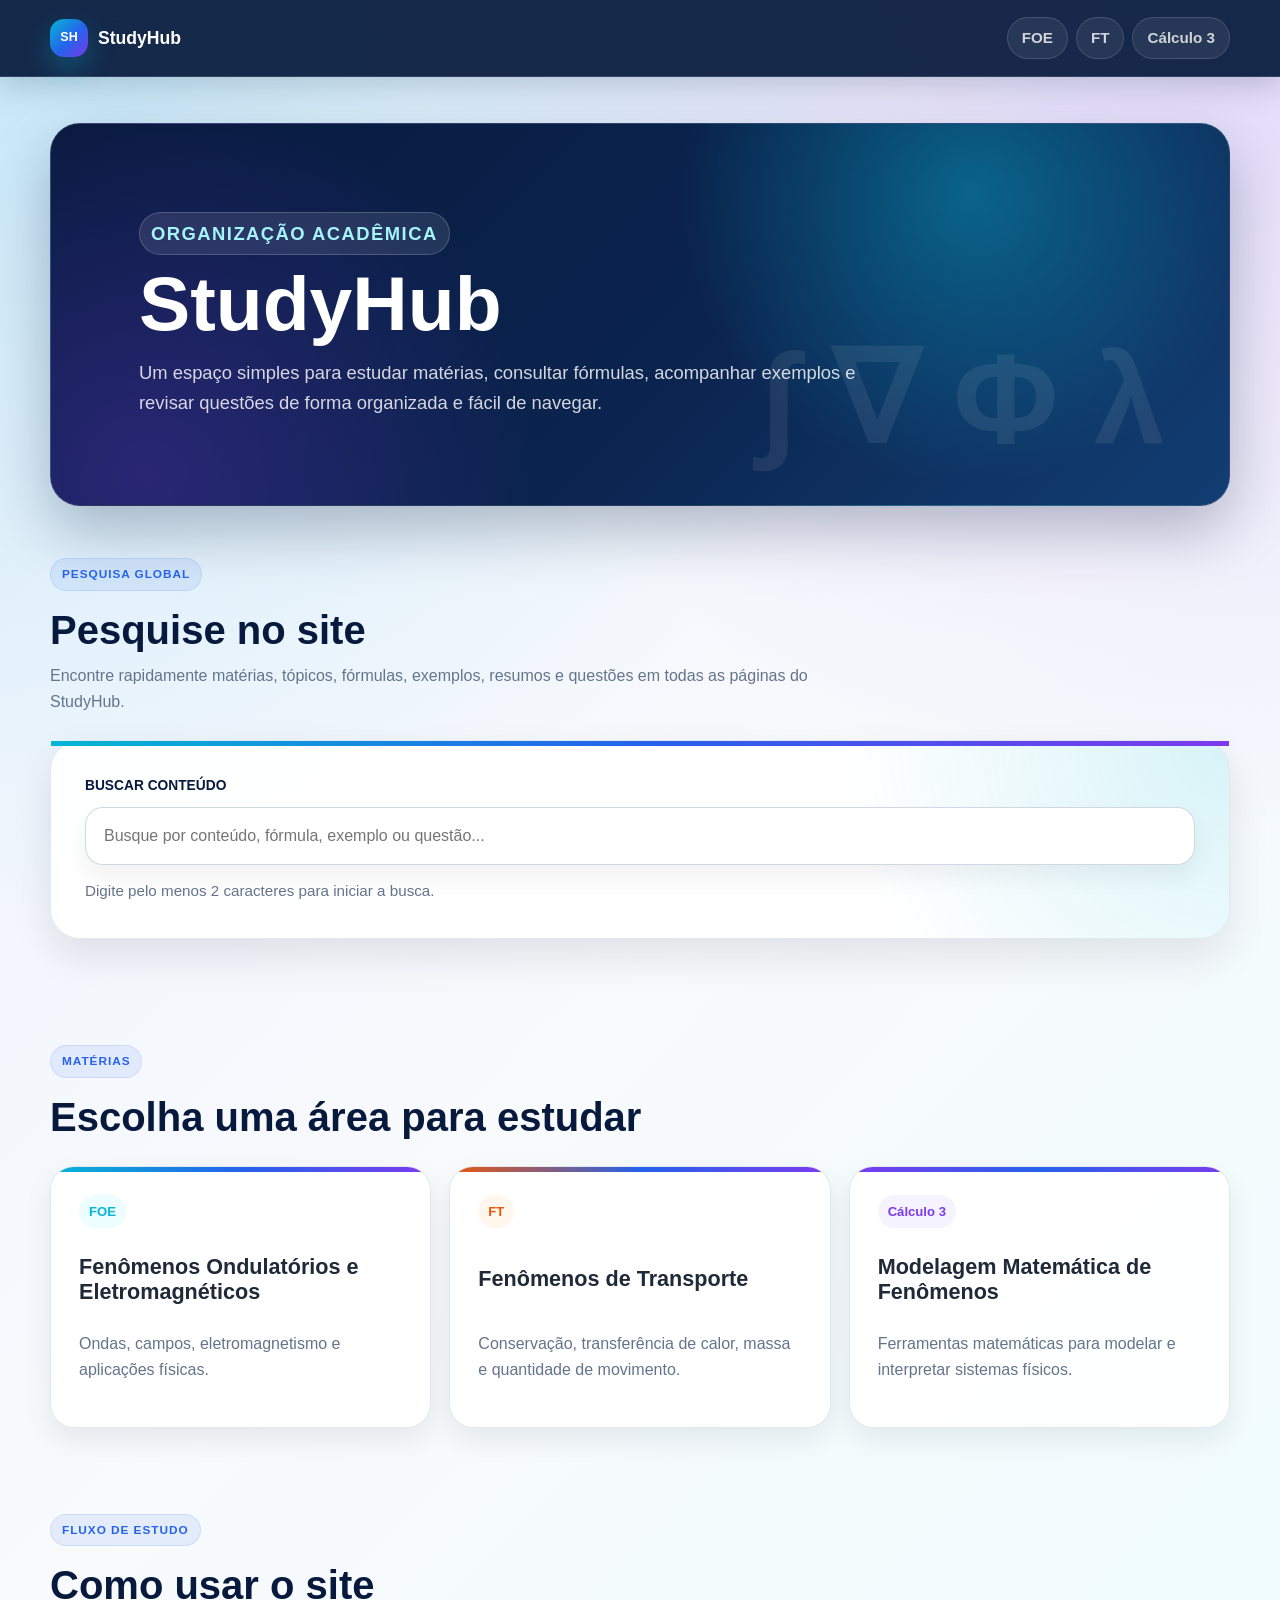
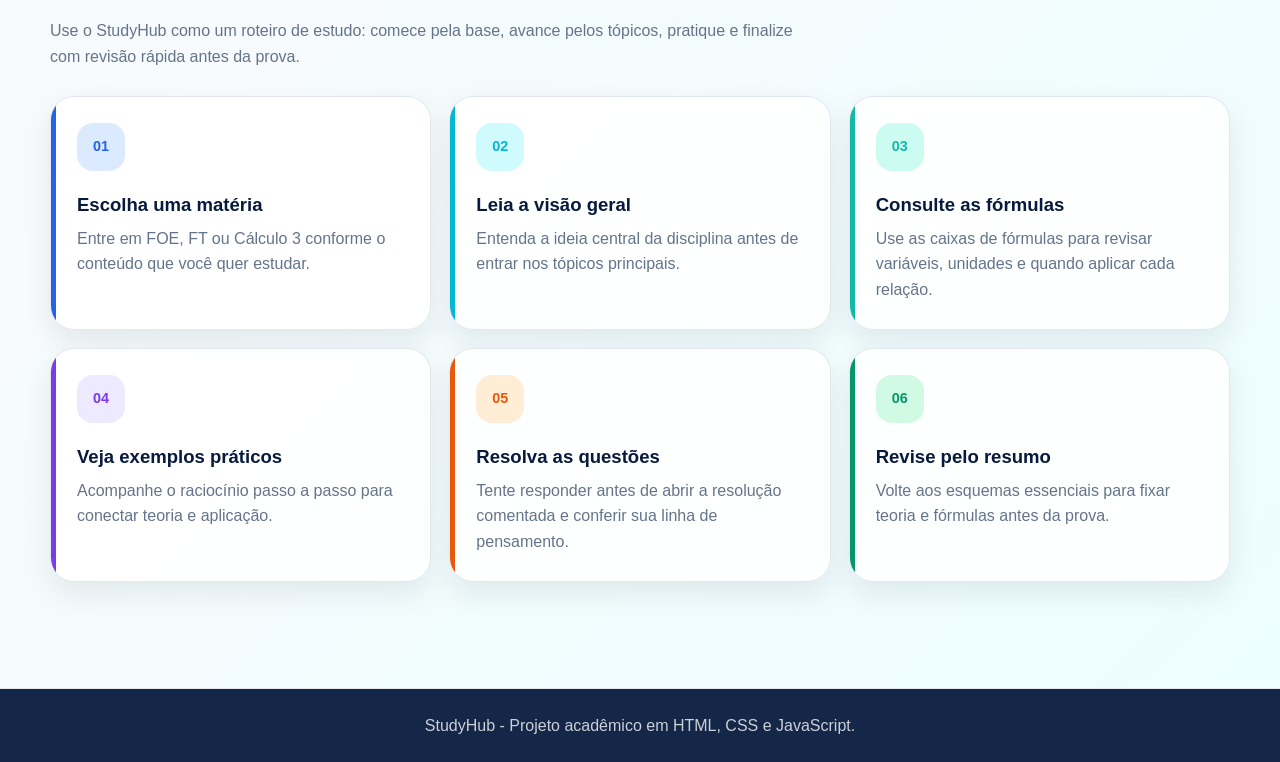
==== commit a381e030: "Adição de questões sugeridas em FOE" ====
--- a/index.html
+++ b/index.html
@@ -27,6 +27,31 @@
           Um espaço simples para estudar matérias, consultar fórmulas, acompanhar exemplos
           e revisar questões de forma organizada e fácil de navegar.
         </p>
+      </div>
+    </section>
+
+    <section class="section search-section" id="pesquisa" aria-labelledby="search-title">
+      <div class="section-heading">
+        <p class="eyebrow">Pesquisa global</p>
+        <h2 id="search-title">Pesquise no site</h2>
+        <p>
+          Encontre rapidamente matérias, tópicos, fórmulas, exemplos, resumos e questões
+          em todas as páginas do StudyHub.
+        </p>
+      </div>
+
+      <div class="search-panel" data-site-search>
+        <label class="search-label" for="global-search">Buscar conteúdo</label>
+        <input
+          class="search-input"
+          id="global-search"
+          type="search"
+          placeholder="Busque por conteúdo, fórmula, exemplo ou questão..."
+          autocomplete="off"
+          data-search-input
+        >
+        <p class="search-status" data-search-status>Digite pelo menos 2 caracteres para iniciar a busca.</p>
+        <div class="search-results" data-search-results aria-live="polite"></div>
       </div>
     </section>
 
@@ -105,31 +130,6 @@
         </article>
       </div>
     </section>
-
-    <section class="section search-section" id="pesquisa" aria-labelledby="search-title">
-      <div class="section-heading">
-        <p class="eyebrow">Pesquisa global</p>
-        <h2 id="search-title">Pesquise no site</h2>
-        <p>
-          Encontre rapidamente matérias, tópicos, fórmulas, exemplos, resumos e questões
-          em todas as páginas do StudyHub.
-        </p>
-      </div>
-
-      <div class="search-panel" data-site-search>
-        <label class="search-label" for="global-search">Buscar conteúdo</label>
-        <input
-          class="search-input"
-          id="global-search"
-          type="search"
-          placeholder="Busque por conteúdo, fórmula, exemplo ou questão..."
-          autocomplete="off"
-          data-search-input
-        >
-        <p class="search-status" data-search-status>Digite pelo menos 2 caracteres para iniciar a busca.</p>
-        <div class="search-results" data-search-results aria-live="polite"></div>
-      </div>
-    </section>
   </main>
 
   <button class="back-to-top" type="button" aria-label="Voltar ao topo">↑</button>
--- a/assets/css/style.css
+++ b/assets/css/style.css
@@ -1358,6 +1358,19 @@
   box-shadow: 0 18px 34px rgba(255, 255, 255, 0.16);
 }
 
+.page-title .exercise-top-button {
+  margin-bottom: 0;
+  border-color: rgba(255, 255, 255, 0.18);
+  background: rgba(255, 255, 255, 0.14);
+  color: #ffffff;
+}
+
+.page-title .exercise-top-button:hover {
+  border-color: transparent;
+  background: #ffffff;
+  color: var(--navy);
+}
+
 .section-heading {
   margin-bottom: 26px;
 }
@@ -1769,9 +1782,14 @@
   }
 }
 
-.how-section,
+.how-section {
+  padding-bottom: 72px;
+}
+
 .search-section {
-  padding-bottom: 72px;
+  position: relative;
+  z-index: 6;
+  padding: 18px 0 52px;
 }
 
 .section-heading > p:not(.eyebrow) {
@@ -1862,7 +1880,7 @@
 
 .search-panel {
   position: relative;
-  overflow: hidden;
+  overflow: visible;
   padding: clamp(22px, 4vw, 34px);
   border: 1px solid rgba(226, 232, 240, 0.96);
   border-radius: var(--radius-lg);
@@ -1919,10 +1937,19 @@
 }
 
 .search-results {
+  position: absolute;
+  top: calc(100% + 12px);
+  left: clamp(22px, 4vw, 34px);
+  right: clamp(22px, 4vw, 34px);
+  z-index: 30;
   display: grid;
   grid-template-columns: repeat(2, minmax(0, 1fr));
   gap: 16px;
-  margin-top: 20px;
+  max-height: min(560px, 68vh);
+  margin-top: 0;
+  overflow-y: auto;
+  overscroll-behavior: contain;
+  border-radius: 24px;
 }
 
 .search-result-card,
@@ -2262,3 +2289,100 @@
     grid-template-columns: 1fr;
   }
 }
+
+.exercise-page .page-title {
+  background:
+    radial-gradient(circle at 86% 18%, rgba(20, 184, 166, 0.28), transparent 28%),
+    radial-gradient(circle at 12% 92%, rgba(250, 204, 21, 0.16), transparent 30%),
+    linear-gradient(135deg, var(--navy) 0%, var(--navy-2) 58%, #153c72 100%);
+}
+
+.exercise-list {
+  display: grid;
+  gap: 20px;
+}
+
+.exercise-card {
+  position: relative;
+  overflow: hidden;
+  padding: clamp(22px, 4vw, 30px);
+  border: 1px solid rgba(226, 232, 240, 0.96);
+  border-radius: 24px;
+  background: rgba(255, 255, 255, 0.94);
+  box-shadow: var(--shadow-soft);
+}
+
+.exercise-card::before {
+  content: "";
+  position: absolute;
+  top: 0;
+  left: 0;
+  right: 0;
+  height: 5px;
+  background: linear-gradient(90deg, var(--accent), var(--blue), var(--purple));
+}
+
+.exercise-card:nth-child(5n + 1) {
+  --accent: var(--blue);
+  --soft: #dbeafe;
+}
+
+.exercise-card:nth-child(5n + 2) {
+  --accent: var(--cyan);
+  --soft: #cffafe;
+}
+
+.exercise-card:nth-child(5n + 3) {
+  --accent: var(--teal);
+  --soft: #ccfbf1;
+}
+
+.exercise-card:nth-child(5n + 4) {
+  --accent: var(--purple);
+  --soft: #ede9fe;
+}
+
+.exercise-card:nth-child(5n) {
+  --accent: var(--orange);
+  --soft: #ffedd5;
+}
+
+.exercise-card h3 {
+  margin: 0 0 16px;
+  color: var(--navy);
+  font-size: clamp(1.08rem, 2.4vw, 1.32rem);
+  line-height: 1.35;
+}
+
+.formula-strip {
+  display: flex;
+  align-items: center;
+  gap: 8px;
+  flex-wrap: wrap;
+  margin: 0 0 16px;
+}
+
+.formula-strip span {
+  display: inline-flex;
+  min-height: 32px;
+  align-items: center;
+  padding: 6px 10px;
+  border-radius: 999px;
+  background: var(--soft);
+  color: var(--navy);
+  font-size: 0.88rem;
+  font-weight: 800;
+}
+
+.solution-steps {
+  display: grid;
+  gap: 10px;
+  margin: 0 0 16px;
+  padding-left: 22px;
+  color: var(--muted);
+}
+
+.solution-steps li::marker {
+  color: var(--accent);
+  font-weight: 900;
+}
